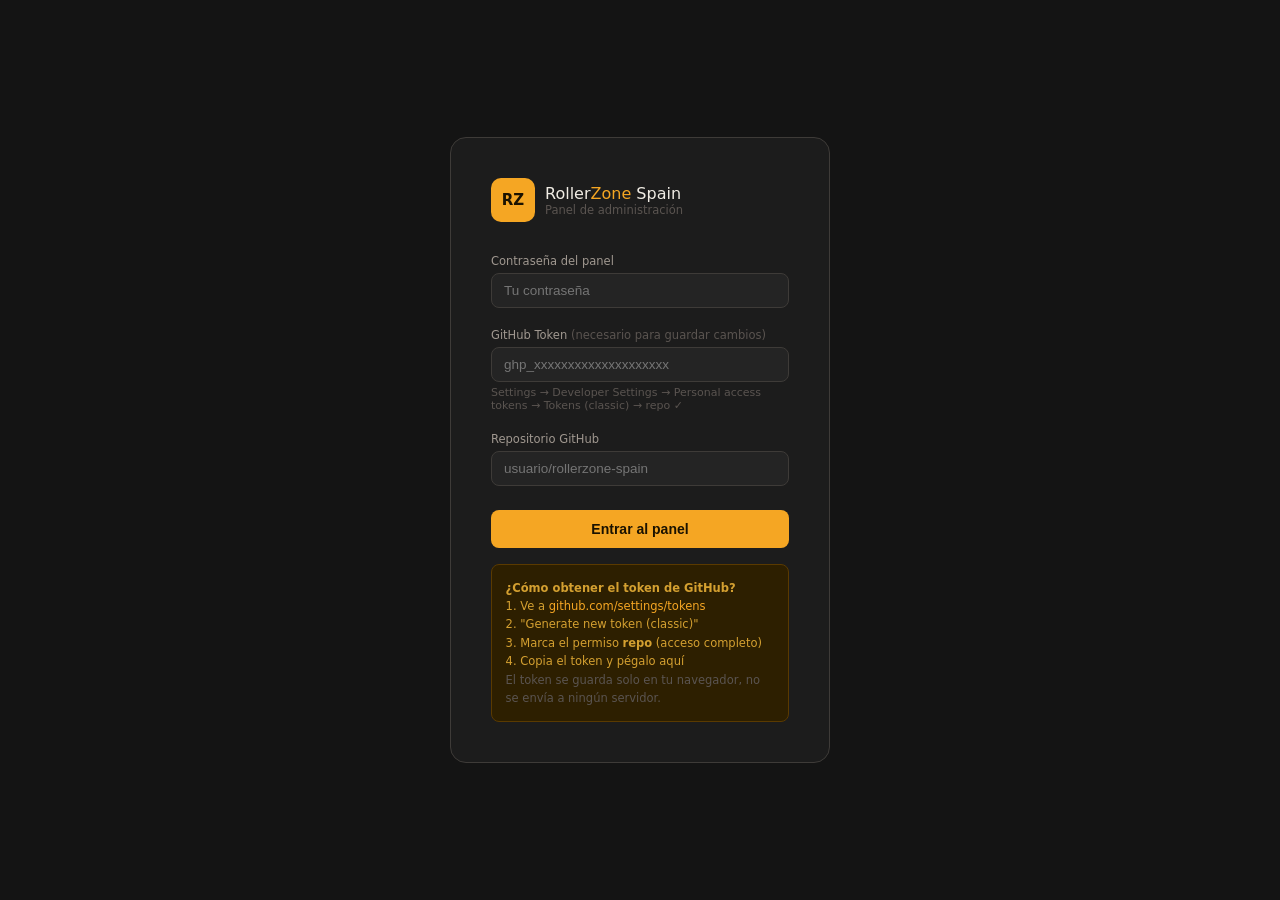
==== admin.html @ 89b67458 "Add files via upload" ====
<!DOCTYPE html>
<html lang="es">
<head>
<meta charset="UTF-8"/>
<meta name="viewport" content="width=device-width,initial-scale=1.0"/>
<title>RollerZone Admin</title>
<style>
:root{
  --bg:#141414;--bg2:#1c1c1c;--bg3:#242424;--bg4:#2e2e2e;
  --acc:#f5a623;--acc2:#e8891a;--acd:#2d1f00;
  --txt:#f0ece4;--txt2:#a09890;--txt3:#5a5450;
  --brd:#2e2b28;--brd2:#3e3b38;
  --ok:#1d9e75;--err:#c0392b;--info:#185fa5;
  --fem:#7a2348;--masc:#0f3d6e;
}
*{box-sizing:border-box;margin:0;padding:0}
body{font-family:'Segoe UI',system-ui,sans-serif;background:var(--bg);color:var(--txt);min-height:100vh}

/* ── LOGIN ── */
#login-screen{min-height:100vh;display:flex;align-items:center;justify-content:center;background:var(--bg)}
.login-box{background:var(--bg2);border:1px solid var(--brd2);border-radius:16px;padding:2.5rem;width:380px;max-width:95vw}
.login-logo{display:flex;align-items:center;gap:10px;margin-bottom:2rem}
.lbox{width:44px;height:44px;background:var(--acc);border-radius:10px;display:flex;align-items:center;justify-content:center;font-weight:700;font-size:15px;color:#1a1200}
.login-box h1{font-size:20px;font-weight:500;color:var(--txt)}
.login-box p{font-size:12.5px;color:var(--txt3);margin-top:3px}
.field{margin-top:1.25rem}
.field label{font-size:11.5px;color:var(--txt2);display:block;margin-bottom:5px;font-weight:500}
.field input{width:100%;background:var(--bg3);border:1px solid var(--brd2);border-radius:8px;padding:9px 12px;color:var(--txt);font-size:13.5px;outline:none;transition:border-color .15s}
.field input:focus{border-color:var(--acc)}
.field small{font-size:11px;color:var(--txt3);margin-top:4px;display:block}
.btn-login{width:100%;margin-top:1.5rem;background:var(--acc);color:#1a1200;border:none;border-radius:8px;padding:11px;font-size:14px;font-weight:600;cursor:pointer;transition:background .15s}
.btn-login:hover{background:var(--acc2)}
.login-note{margin-top:1rem;background:var(--acd);border:1px solid #5a3a00;border-radius:8px;padding:.85rem;font-size:11.5px;color:#d4a030;line-height:1.6}
.login-note a{color:var(--acc);text-decoration:none}

/* ── SHELL ── */
#app{display:none;min-height:100vh}
.topbar{background:#0e0e0e;border-bottom:1px solid var(--brd);padding:0 1.5rem;height:54px;display:flex;align-items:center;justify-content:space-between;position:sticky;top:0;z-index:200}
.top-logo{display:flex;align-items:center;gap:9px}
.top-logo .lbox{width:32px;height:32px;font-size:12px;border-radius:7px}
.top-logo span{font-size:15px;font-weight:500;color:var(--txt)}
.top-logo em{color:var(--acc);font-style:normal}
.top-right{display:flex;align-items:center;gap:10px}
.status-dot{width:8px;height:8px;border-radius:50%;background:var(--ok)}
.status-txt{font-size:12px;color:var(--txt2)}
.btn-logout{background:transparent;border:1px solid var(--brd2);color:var(--txt2);border-radius:6px;padding:4px 12px;font-size:12px;cursor:pointer;transition:all .15s}
.btn-logout:hover{border-color:var(--err);color:var(--err)}

.layout{display:flex;min-height:calc(100vh - 54px)}

/* ── SIDEBAR ── */
.sidebar{width:220px;background:var(--bg2);border-right:1px solid var(--brd);padding:1rem 0;flex-shrink:0}
.sb-section{font-size:10px;font-weight:600;color:var(--txt3);text-transform:uppercase;letter-spacing:.08em;padding:.5rem 1.25rem .35rem}
.sb-item{display:flex;align-items:center;gap:9px;padding:.55rem 1.25rem;cursor:pointer;transition:all .12s;font-size:13px;color:var(--txt2);border-left:3px solid transparent}
.sb-item:hover{background:var(--bg3);color:var(--txt)}
.sb-item.active{background:var(--bg3);color:var(--acc);border-left-color:var(--acc)}
.sb-icon{width:16px;height:16px;flex-shrink:0;opacity:.7}
.sb-item.active .sb-icon{opacity:1}
.sb-badge{margin-left:auto;background:var(--acc);color:#1a1200;font-size:10px;font-weight:700;padding:1px 6px;border-radius:10px}

/* ── MAIN ── */
.main{flex:1;padding:1.5rem;overflow-y:auto}
.panel{display:none}.panel.on{display:block}
.panel-header{display:flex;align-items:center;justify-content:space-between;margin-bottom:1.25rem;flex-wrap:wrap;gap:.75rem}
.panel-title{font-size:18px;font-weight:500;color:var(--txt)}
.panel-sub{font-size:12px;color:var(--txt3);margin-top:2px}

/* ── BOTONES ── */
.btn{padding:7px 16px;border-radius:7px;font-size:13px;cursor:pointer;border:none;font-weight:500;transition:all .15s;display:inline-flex;align-items:center;gap:6px}
.btn-primary{background:var(--acc);color:#1a1200}.btn-primary:hover{background:var(--acc2)}
.btn-danger{background:var(--err);color:#fff}.btn-danger:hover{background:#a93226}
.btn-ghost{background:transparent;border:1px solid var(--brd2);color:var(--txt2)}.btn-ghost:hover{border-color:var(--acc);color:var(--acc)}
.btn-ok{background:var(--ok);color:#fff}.btn-ok:hover{background:#178a63}
.btn-sm{padding:4px 10px;font-size:11.5px;border-radius:5px}

/* ── CARDS ── */
.card-grid{display:grid;grid-template-columns:repeat(auto-fill,minmax(280px,1fr));gap:1rem}
.item-card{background:var(--bg2);border:1px solid var(--brd);border-radius:10px;overflow:hidden}
.item-card-head{padding:.85rem 1rem;display:flex;align-items:flex-start;gap:.75rem;border-bottom:1px solid var(--brd)}
.item-card-body{padding:.85rem 1rem;font-size:12.5px;color:var(--txt2);line-height:1.6}
.item-card-foot{padding:.65rem 1rem;border-top:1px solid var(--brd);display:flex;gap:6px;justify-content:flex-end;background:var(--bg3)}
.item-av{width:38px;height:38px;border-radius:8px;background:var(--acd);display:flex;align-items:center;justify-content:center;font-weight:600;font-size:13px;color:var(--acc);flex-shrink:0;overflow:hidden}
.item-av img{width:100%;height:100%;object-fit:cover}
.item-title{font-size:14px;font-weight:500;color:var(--txt)}
.item-meta{font-size:11.5px;color:var(--txt3);margin-top:2px}

/* ── FORMULARIOS ── */
.form-overlay{position:fixed;inset:0;background:rgba(0,0,0,.75);z-index:500;display:none;align-items:center;justify-content:center;padding:1rem}
.form-overlay.on{display:flex}
.form-box{background:var(--bg2);border:1px solid var(--brd2);border-radius:14px;width:600px;max-width:100%;max-height:90vh;overflow-y:auto}
.form-head{padding:1.25rem 1.5rem;border-bottom:1px solid var(--brd);display:flex;align-items:center;justify-content:space-between;position:sticky;top:0;background:var(--bg2);z-index:1}
.form-head h3{font-size:16px;font-weight:500;color:var(--txt)}
.form-close{background:transparent;border:none;color:var(--txt3);font-size:20px;cursor:pointer;padding:2px 6px;border-radius:4px;transition:color .15s}
.form-close:hover{color:var(--txt)}
.form-body{padding:1.25rem 1.5rem;display:flex;flex-direction:column;gap:1rem}
.form-foot{padding:1rem 1.5rem;border-top:1px solid var(--brd);display:flex;gap:8px;justify-content:flex-end;background:var(--bg3);border-radius:0 0 14px 14px}
.f-row{display:grid;grid-template-columns:1fr 1fr;gap:.85rem}
.f-full{grid-column:1/-1}
.f-group label{font-size:11.5px;color:var(--txt2);display:block;margin-bottom:4px;font-weight:500}
.f-group input,.f-group select,.f-group textarea{width:100%;background:var(--bg3);border:1px solid var(--brd2);border-radius:7px;padding:8px 10px;color:var(--txt);font-size:13px;outline:none;transition:border-color .15s;font-family:inherit}
.f-group input:focus,.f-group select:focus,.f-group textarea:focus{border-color:var(--acc)}
.f-group select option{background:var(--bg3)}
.f-group textarea{resize:vertical;min-height:80px;line-height:1.6}
.f-group small{font-size:11px;color:var(--txt3);margin-top:3px;display:block}

/* ── IMAGEN UPLOAD ── */
.img-upload{border:2px dashed var(--brd2);border-radius:10px;padding:1.5rem;text-align:center;cursor:pointer;transition:all .15s;position:relative}
.img-upload:hover,.img-upload.drag{border-color:var(--acc);background:var(--acd)}
.img-upload input{position:absolute;inset:0;opacity:0;cursor:pointer;width:100%;height:100%}
.img-upload-icon{font-size:28px;margin-bottom:.5rem;opacity:.5}
.img-upload p{font-size:13px;color:var(--txt2)}
.img-upload small{font-size:11px;color:var(--txt3)}
.img-preview{width:100%;max-height:180px;object-fit:contain;border-radius:8px;margin-top:.75rem;border:1px solid var(--brd)}

/* ── TABLA RANKING ── */
.rank-table{background:var(--bg2);border:1px solid var(--brd);border-radius:10px;overflow:hidden}
.rank-table table{width:100%;border-collapse:collapse}
.rank-table th{background:var(--bg3);padding:8px 12px;text-align:left;font-size:11px;color:var(--txt3);font-weight:600;text-transform:uppercase;letter-spacing:.04em;border-bottom:1px solid var(--brd)}
.rank-table td{padding:9px 12px;border-bottom:1px solid var(--brd);font-size:13px;color:var(--txt2);vertical-align:middle}
.rank-table tr:last-child td{border-bottom:none}
.rank-table tr:hover td{background:var(--bg3)}
.rank-av{width:30px;height:30px;border-radius:50%;display:flex;align-items:center;justify-content:center;font-size:11px;font-weight:600;overflow:hidden}
.rank-av img{width:100%;height:100%;object-fit:cover}
.cbadge{font-size:10px;font-weight:600;padding:2px 7px;border-radius:4px;text-transform:uppercase}

/* ── TABS ── */
.tabs{display:flex;gap:4px;margin-bottom:1.1rem;flex-wrap:wrap}
.tab{padding:5px 14px;border:1px solid var(--brd2);border-radius:20px;font-size:12px;cursor:pointer;background:transparent;color:var(--txt2);transition:all .15s}
.tab.on,.tab:hover{background:var(--acc);color:#1a1200;border-color:var(--acc);font-weight:600}

/* ── TOAST ── */
#toast{position:fixed;bottom:1.5rem;right:1.5rem;z-index:999;display:flex;flex-direction:column;gap:.5rem;pointer-events:none}
.toast-msg{background:var(--bg2);border:1px solid var(--brd2);border-radius:9px;padding:.7rem 1rem;font-size:13px;color:var(--txt);display:flex;align-items:center;gap:8px;animation:slidein .2s ease;box-shadow:0 4px 20px rgba(0,0,0,.4)}
.toast-msg.ok{border-color:var(--ok)}.toast-msg.err{border-color:var(--err)}
.toast-dot{width:8px;height:8px;border-radius:50%;flex-shrink:0}
.toast-msg.ok .toast-dot{background:var(--ok)}.toast-msg.err .toast-dot{background:var(--err)}
@keyframes slidein{from{transform:translateX(20px);opacity:0}to{transform:translateX(0);opacity:1}}

/* ── CONFIRM ── */
.confirm-overlay{position:fixed;inset:0;background:rgba(0,0,0,.8);z-index:600;display:none;align-items:center;justify-content:center}
.confirm-overlay.on{display:flex}
.confirm-box{background:var(--bg2);border:1px solid var(--brd2);border-radius:12px;padding:1.5rem;width:340px;text-align:center}
.confirm-box h4{font-size:15px;font-weight:500;color:var(--txt);margin-bottom:.5rem}
.confirm-box p{font-size:13px;color:var(--txt2);margin-bottom:1.25rem;line-height:1.6}
.confirm-btns{display:flex;gap:8px;justify-content:center}

/* ── STATS CARDS ── */
.stats-row{display:grid;grid-template-columns:repeat(auto-fill,minmax(150px,1fr));gap:.85rem;margin-bottom:1.5rem}
.stat-card{background:var(--bg2);border:1px solid var(--brd);border-radius:10px;padding:1rem}
.stat-val{font-size:26px;font-weight:500;color:var(--acc)}
.stat-lbl{font-size:11.5px;color:var(--txt3);margin-top:3px}

/* ── IMGS PANEL ── */
.img-grid{display:grid;grid-template-columns:repeat(auto-fill,minmax(160px,1fr));gap:.85rem}
.img-item{background:var(--bg2);border:1px solid var(--brd);border-radius:10px;overflow:hidden;cursor:pointer;transition:border-color .15s}
.img-item:hover{border-color:var(--acc)}
.img-thumb{height:110px;background:var(--bg3);display:flex;align-items:center;justify-content:center;position:relative;overflow:hidden}
.img-thumb img{width:100%;height:100%;object-fit:cover}
.img-thumb .no-img{font-size:32px;opacity:.2}
.img-item-info{padding:.5rem .75rem}
.img-item-info p{font-size:11.5px;color:var(--txt2);white-space:nowrap;overflow:hidden;text-overflow:ellipsis}
.img-item-info small{font-size:10.5px;color:var(--txt3)}
.img-actions{display:flex;gap:4px;padding:.5rem .75rem;border-top:1px solid var(--brd)}

.saving-bar{position:fixed;top:54px;left:0;right:0;background:var(--acc);color:#1a1200;font-size:12.5px;font-weight:600;text-align:center;padding:6px;z-index:300;display:none}
</style>
</head>
<body>

<!-- ══════════ LOGIN ══════════ -->
<div id="login-screen">
  <div class="login-box">
    <div class="login-logo">
      <div class="lbox">RZ</div>
      <div>
        <div style="font-size:16px;font-weight:500;color:var(--txt)">Roller<em style="color:var(--acc);font-style:normal">Zone</em> Spain</div>
        <div style="font-size:11.5px;color:var(--txt3)">Panel de administración</div>
      </div>
    </div>
    <div class="field">
      <label>Contraseña del panel</label>
      <input type="password" id="pw-input" placeholder="Tu contraseña" onkeydown="if(event.key==='Enter')doLogin()"/>
    </div>
    <div class="field">
      <label>GitHub Token <span style="color:var(--txt3);font-weight:400">(necesario para guardar cambios)</span></label>
      <input type="password" id="gh-token" placeholder="ghp_xxxxxxxxxxxxxxxxxxxx" onkeydown="if(event.key==='Enter')doLogin()"/>
      <small>Settings → Developer Settings → Personal access tokens → Tokens (classic) → repo ✓</small>
    </div>
    <div class="field">
      <label>Repositorio GitHub</label>
      <input type="text" id="gh-repo" placeholder="usuario/rollerzone-spain" value=""/>
    </div>
    <button class="btn-login" onclick="doLogin()">Entrar al panel</button>
    <div class="login-note">
      <strong>¿Cómo obtener el token de GitHub?</strong><br>
      1. Ve a <a href="https://github.com/settings/tokens" target="_blank">github.com/settings/tokens</a><br>
      2. "Generate new token (classic)"<br>
      3. Marca el permiso <strong>repo</strong> (acceso completo)<br>
      4. Copia el token y pégalo aquí<br>
      <span style="color:var(--txt3)">El token se guarda solo en tu navegador, no se envía a ningún servidor.</span>
    </div>
  </div>
</div>

<!-- ══════════ APP ══════════ -->
<div id="app">
  <div id="saving-bar" class="saving-bar">Guardando cambios en GitHub...</div>

  <div class="topbar">
    <div class="top-logo">
      <div class="lbox">RZ</div>
      <span>Roller<em>Zone</em> Admin</span>
    </div>
    <div class="top-right">
      <div class="status-dot" id="status-dot"></div>
      <span class="status-txt" id="status-txt">Conectado</span>
      <button class="btn-logout" onclick="logout()">Cerrar sesión</button>
    </div>
  </div>

  <div class="layout">
    <!-- SIDEBAR -->
    <nav class="sidebar">
      <div class="sb-section">General</div>
      <div class="sb-item active" onclick="showPanel('dashboard')">
        <svg class="sb-icon" viewBox="0 0 16 16" fill="currentColor"><path d="M0 0h7v7H0zm9 0h7v7H9zM0 9h7v7H0zm9 0h7v7H9z"/></svg>
        Dashboard
      </div>
      <div class="sb-section">Contenido</div>
      <div class="sb-item" onclick="showPanel('noticias')">
        <svg class="sb-icon" viewBox="0 0 16 16" fill="currentColor"><path d="M0 2a1 1 0 0 1 1-1h14a1 1 0 0 1 1 1v12a1 1 0 0 1-1 1H1a1 1 0 0 1-1-1zm1 1v10h14V3z"/><path d="M2 5h12v1H2zm0 2h8v1H2zm0 2h6v1H2z"/></svg>
        Noticias
        <span class="sb-badge" id="badge-noticias">3</span>
      </div>
      <div class="sb-item" onclick="showPanel('eventos')">
        <svg class="sb-icon" viewBox="0 0 16 16" fill="currentColor"><path d="M3.5 0a.5.5 0 0 1 .5.5V1h8V.5a.5.5 0 0 1 1 0V1h1a2 2 0 0 1 2 2v11a2 2 0 0 1-2 2H2a2 2 0 0 1-2-2V3a2 2 0 0 1 2-2h1V.5a.5.5 0 0 1 .5-.5M2 2a1 1 0 0 0-1 1v1h14V3a1 1 0 0 0-1-1zm13 3H1v9a1 1 0 0 0 1 1h12a1 1 0 0 0 1-1z"/></svg>
        Eventos
        <span class="sb-badge" id="badge-eventos">6</span>
      </div>
      <div class="sb-item" onclick="showPanel('ranking')">
        <svg class="sb-icon" viewBox="0 0 16 16" fill="currentColor"><path d="M2 11h1v1H2zm2 0h1v1H4zm-2-2h1v1H2zm2 0h1v1H4zM2 7h1v1H2zm2 0h1v1H4zM8 1a1 1 0 0 0-1 1v11a1 1 0 0 0 2 0V2a1 1 0 0 0-1-1m4 3a1 1 0 0 0-1 1v9a1 1 0 0 0 2 0V5a1 1 0 0 0-1-1m-8 3a1 1 0 0 0-1 1v6a1 1 0 0 0 2 0V8a1 1 0 0 0-1-1"/></svg>
        Ranking MVP
      </div>
      <div class="sb-item" onclick="showPanel('entrevistas')">
        <svg class="sb-icon" viewBox="0 0 16 16" fill="currentColor"><path d="M8 8a3 3 0 1 0 0-6 3 3 0 0 0 0 6m2-3a2 2 0 1 1-4 0 2 2 0 0 1 4 0m4 8c0 1-1 1-1 1H3s-1 0-1-1 1-4 6-4 6 3 6 4m-1-.004c-.001-.246-.154-.986-.832-1.664C11.516 10.68 10.029 10 8 10s-3.516.68-4.168 1.332c-.678.678-.83 1.418-.832 1.664z"/></svg>
        Entrevistas
      </div>
      <div class="sb-item" onclick="showPanel('revistas')">
        <svg class="sb-icon" viewBox="0 0 16 16" fill="currentColor"><path d="M1 2.828c.885-.37 2.154-.769 3.388-.893 1.33-.134 2.458.063 3.112.752v9.746c-.935-.53-2.12-.603-3.213-.493-1.18.12-2.37.461-3.287.811zm7.5-.141c.654-.689 1.782-.886 3.112-.752 1.234.124 2.503.523 3.388.893v9.923c-.918-.35-2.107-.692-3.287-.81-1.094-.111-2.278-.039-3.213.492zM8 1.783C7.015.936 5.587.81 4.287.94c-1.514.153-3.042.672-3.994 1.105A.5.5 0 0 0 0 2.5v11a.5.5 0 0 0 .707.455c.882-.4 2.303-.881 3.68-1.02 1.409-.142 2.59.087 3.223.877a.5.5 0 0 0 .78 0c.633-.79 1.814-1.019 3.222-.877 1.378.139 2.8.62 3.681 1.02A.5.5 0 0 0 16 13.5v-11a.5.5 0 0 0-.293-.455c-.952-.433-2.48-.952-3.994-1.105C10.413.809 8.985.936 8 1.783"/></svg>
        Revistas
      </div>
      <div class="sb-item" onclick="showPanel('clubs')">
        <svg class="sb-icon" viewBox="0 0 16 16" fill="currentColor"><path d="M8 1a7 7 0 1 0 0 14A7 7 0 0 0 8 1M0 8a8 8 0 1 1 16 0A8 8 0 0 1 0 8"/><path d="M5.5 6.5A.5.5 0 0 1 6 6h4a.5.5 0 0 1 0 1H6a.5.5 0 0 1-.5-.5M5 9h6v1H5z"/></svg>
        Clubs
      </div>
      <div class="sb-item" onclick="showPanel('sponsors')">
        <svg class="sb-icon" viewBox="0 0 16 16" fill="currentColor"><path d="M5.5 9.511c.076.954.83 1.697 2.182 1.785V12h.6v-.709c1.4-.098 2.218-.846 2.218-1.932 0-.987-.626-1.496-1.745-1.76l-.473-.112V5.57c.6.068.982.396 1.074.85h1.052c-.076-.919-.864-1.638-2.126-1.716V4h-.6v.719c-1.195.117-2.01.836-2.01 1.853 0 .9.606 1.472 1.613 1.707l.397.098v2.034c-.615-.093-1.022-.43-1.114-.9zm2.177-2.166c-.59-.137-.91-.416-.91-.836 0-.47.345-.822.915-.925v1.76h-.005zm.692 1.193c.717.166 1.048.435 1.048.91 0 .542-.412.914-1.135.982V8.518z"/><path d="M8 15A7 7 0 1 1 8 1a7 7 0 0 1 0 14m0 1A8 8 0 1 0 8 0a8 8 0 0 0 0 16"/></svg>
        Patrocinadores
      </div>
      <div class="sb-section">Media</div>
      <div class="sb-item" onclick="showPanel('imagenes')">
        <svg class="sb-icon" viewBox="0 0 16 16" fill="currentColor"><path d="M6.002 5.5a1.5 1.5 0 1 1-3 0 1.5 1.5 0 0 1 3 0"/><path d="M2.002 1a2 2 0 0 0-2 2v10a2 2 0 0 0 2 2h12a2 2 0 0 0 2-2V3a2 2 0 0 0-2-2zm12 1a1 1 0 0 1 1 1v6.5l-3.777-1.947a.5.5 0 0 0-.577.093l-3.71 3.71-2.66-1.772a.5.5 0 0 0-.63.062L1.002 12V3a1 1 0 0 1 1-1z"/></svg>
        Imágenes
      </div>
      <div class="sb-section">Config</div>
      <div class="sb-item" onclick="showPanel('config')">
        <svg class="sb-icon" viewBox="0 0 16 16" fill="currentColor"><path d="M8 4.754a3.246 3.246 0 1 0 0 6.492 3.246 3.246 0 0 0 0-6.492M5.754 8a2.246 2.246 0 1 1 4.492 0 2.246 2.246 0 0 1-4.492 0"/><path d="M9.796 1.343c-.527-1.79-3.065-1.79-3.592 0l-.094.319a.873.873 0 0 1-1.255.52l-.292-.16c-1.64-.892-3.433.902-2.54 2.541l.159.292a.873.873 0 0 1-.52 1.255l-.319.094c-1.79.527-1.79 3.065 0 3.592l.319.094a.873.873 0 0 1 .52 1.255l-.16.292c-.892 1.64.901 3.434 2.541 2.54l.292-.159a.873.873 0 0 1 1.255.52l.094.319c.527 1.79 3.065 1.79 3.592 0l.094-.319a.873.873 0 0 1 1.255-.52l.292.16c1.64.892 3.433-.902 2.54-2.541l-.159-.292a.873.873 0 0 1 .52-1.255l.319-.094c1.79-.527 1.79-3.065 0-3.592l-.319-.094a.873.873 0 0 1-.52-1.255l.16-.292c.892-1.64-.901-3.433-2.541-2.54l-.292.159a.873.873 0 0 1-1.255-.52zm-2.633.283c.246-.835 1.428-.835 1.674 0l.094.319a1.873 1.873 0 0 0 2.693 1.115l.291-.16c.764-.415 1.6.42 1.184 1.185l-.159.292a1.873 1.873 0 0 0 1.116 2.692l.318.094c.835.246.835 1.428 0 1.674l-.319.094a1.873 1.873 0 0 0-1.115 2.693l.16.291c.415.764-.42 1.6-1.185 1.184l-.291-.159a1.873 1.873 0 0 0-2.693 1.116l-.094.318c-.246.835-1.428.835-1.674 0l-.094-.319a1.873 1.873 0 0 0-2.692-1.115l-.292.16c-.764.415-1.6-.42-1.184-1.185l.159-.291A1.873 1.873 0 0 0 1.945 8.93l-.319-.094c-.835-.246-.835-1.428 0-1.674l.319-.094A1.873 1.873 0 0 0 3.06 4.377l-.16-.292c-.415-.764.42-1.6 1.185-1.184l.292.159a1.873 1.873 0 0 0 2.692-1.115z"/></svg>
        Configuración
      </div>
    </nav>

    <!-- MAIN CONTENT -->
    <main class="main">

      <!-- DASHBOARD -->
      <div class="panel on" id="panel-dashboard">
        <div class="panel-header">
          <div><div class="panel-title">Dashboard</div><div class="panel-sub">Resumen general de RollerZone Spain</div></div>
        </div>
        <div class="stats-row">
          <div class="stat-card"><div class="stat-val" id="st-noticias">3</div><div class="stat-lbl">Noticias</div></div>
          <div class="stat-card"><div class="stat-val" id="st-eventos">6</div><div class="stat-lbl">Eventos</div></div>
          <div class="stat-card"><div class="stat-val" id="st-patinadores">18</div><div class="stat-lbl">Patinadores</div></div>
          <div class="stat-card"><div class="stat-val" id="st-revistas">7</div><div class="stat-lbl">Revistas</div></div>
          <div class="stat-card"><div class="stat-val" id="st-clubs">6</div><div class="stat-lbl">Clubs</div></div>
        </div>
        <div style="background:var(--bg2);border:1px solid var(--brd);border-radius:10px;padding:1.25rem">
          <div style="font-size:14px;font-weight:500;color:var(--txt);margin-bottom:1rem">Acciones rápidas</div>
          <div style="display:flex;flex-wrap:wrap;gap:.75rem">
            <button class="btn btn-primary" onclick="showPanel('noticias');openForm('noticia')">+ Nueva noticia</button>
            <button class="btn btn-primary" onclick="showPanel('eventos');openForm('evento')">+ Nuevo evento</button>
            <button class="btn btn-primary" onclick="showPanel('ranking');openForm('patinador')">+ Nuevo patinador</button>
            <button class="btn btn-ghost" onclick="showPanel('imagenes')">Gestionar imágenes</button>
          </div>
        </div>
        <div style="margin-top:1rem;background:var(--acd);border:1px solid #5a3a00;border-radius:10px;padding:1rem;font-size:12.5px;color:#d4a030;line-height:1.7">
          <strong>¿Cómo funciona este panel?</strong><br>
          Todos los cambios se guardan automáticamente en tu repositorio de GitHub y la web se actualiza en 1-2 minutos. Para que funcione necesitas tener configurado el <strong>GitHub Token</strong> y el <strong>nombre del repositorio</strong> (ya los introdujiste al entrar).
        </div>
      </div>

      <!-- NOTICIAS -->
      <div class="panel" id="panel-noticias">
        <div class="panel-header">
          <div><div class="panel-title">Noticias</div><div class="panel-sub">Gestiona las noticias de la web</div></div>
          <button class="btn btn-primary" onclick="openForm('noticia')">+ Nueva noticia</button>
        </div>
        <div class="tabs">
          <button class="tab on" onclick="filterNoticias(this,'todas')">Todas</button>
          <button class="tab" onclick="filterNoticias(this,'Nacional')">Nacional</button>
          <button class="tab" onclick="filterNoticias(this,'Internacional')">Internacional</button>
        </div>
        <div class="card-grid" id="list-noticias"></div>
      </div>

      <!-- EVENTOS -->
      <div class="panel" id="panel-eventos">
        <div class="panel-header">
          <div><div class="panel-title">Eventos</div><div class="panel-sub">Próximos eventos y agenda</div></div>
          <button class="btn btn-primary" onclick="openForm('evento')">+ Nuevo evento</button>
        </div>
        <div class="card-grid" id="list-eventos"></div>
      </div>

      <!-- RANKING -->
      <div class="panel" id="panel-ranking">
        <div class="panel-header">
          <div><div class="panel-title">Ranking MVP</div><div class="panel-sub">Patinadores Elite, Estrella y Promesa</div></div>
          <button class="btn btn-primary" onclick="openForm('patinador')">+ Nuevo patinador</button>
        </div>
        <div class="tabs">
          <button class="tab on" onclick="filterRanking(this,'todas','todos')">Todos</button>
          <button class="tab" onclick="filterRanking(this,'elite','todos')">Elite</button>
          <button class="tab" onclick="filterRanking(this,'estrella','todos')">Estrella</button>
          <button class="tab" onclick="filterRanking(this,'promesa','todos')">Promesa</button>
          <button class="tab" onclick="filterRanking(this,'todas','f')">Femenino</button>
          <button class="tab" onclick="filterRanking(this,'todas','m')">Masculino</button>
        </div>
        <div class="rank-table">
          <table><thead><tr>
            <th>#</th><th></th><th>Nombre</th><th>Club</th><th>Categoría</th><th>Género</th><th>Puntos</th><th>Acciones</th>
          </tr></thead>
          <tbody id="list-ranking"></tbody></table>
        </div>
      </div>

      <!-- ENTREVISTAS -->
      <div class="panel" id="panel-entrevistas">
        <div class="panel-header">
          <div><div class="panel-title">Entrevistas</div><div class="panel-sub">Entrevistas con patinadores, entrenadores y clubs</div></div>
          <button class="btn btn-primary" onclick="openForm('entrevista')">+ Nueva entrevista</button>
        </div>
        <div class="card-grid" id="list-entrevistas"></div>
      </div>

      <!-- REVISTAS -->
      <div class="panel" id="panel-revistas">
        <div class="panel-header">
          <div><div class="panel-title">Revistas</div><div class="panel-sub">Colección RollerZone — gestión de números</div></div>
          <button class="btn btn-primary" onclick="openForm('revista')">+ Nuevo número</button>
        </div>
        <div class="card-grid" id="list-revistas"></div>
      </div>

      <!-- CLUBS -->
      <div class="panel" id="panel-clubs">
        <div class="panel-header">
          <div><div class="panel-title">Clubs</div><div class="panel-sub">Clubs de patinaje de velocidad</div></div>
          <button class="btn btn-primary" onclick="openForm('club')">+ Nuevo club</button>
        </div>
        <div class="card-grid" id="list-clubs"></div>
      </div>

      <!-- SPONSORS -->
      <div class="panel" id="panel-sponsors">
        <div class="panel-header">
          <div><div class="panel-title">Patrocinadores</div><div class="panel-sub">Gestión de patrocinadores y logos</div></div>
          <button class="btn btn-primary" onclick="openForm('sponsor')">+ Nuevo patrocinador</button>
        </div>
        <div class="card-grid" id="list-sponsors"></div>
      </div>

      <!-- IMÁGENES -->
      <div class="panel" id="panel-imagenes">
        <div class="panel-header">
          <div><div class="panel-title">Gestión de imágenes</div><div class="panel-sub">Sube imágenes directamente a tu repositorio de GitHub</div></div>
        </div>
        <div style="background:var(--bg2);border:1px solid var(--brd);border-radius:10px;padding:1.25rem;margin-bottom:1.25rem">
          <div style="font-size:13.5px;font-weight:500;color:var(--txt);margin-bottom:.85rem">Subir nueva imagen</div>
          <div class="f-row">
            <div class="f-group">
              <label>Carpeta de destino</label>
              <select id="img-folder">
                <option value="img/patinadores">Patinadores</option>
                <option value="img/entrevistas">Entrevistas</option>
                <option value="img/noticias">Noticias</option>
                <option value="img/revistas">Portadas de revistas</option>
                <option value="img/sponsors">Logos patrocinadores</option>
              </select>
            </div>
            <div class="f-group">
              <label>Nombre del archivo</label>
              <input type="text" id="img-filename" placeholder="nombre-del-archivo.jpg"/>
              <small>Sin espacios ni acentos. Ej: lucia-mendez.jpg</small>
            </div>
          </div>
          <div class="img-upload" id="img-drop" style="margin-top:.85rem" ondragover="event.preventDefault();this.classList.add('drag')" ondragleave="this.classList.remove('drag')" ondrop="handleDrop(event)">
            <input type="file" id="img-file" accept="image/*" onchange="previewImg(this)"/>
            <div class="img-upload-icon">🖼</div>
            <p>Arrastra una imagen aquí o haz clic para seleccionar</p>
            <small>JPG, PNG, WebP — máx. 5 MB</small>
            <img id="img-preview-el" class="img-preview" style="display:none"/>
          </div>
          <div style="margin-top:.85rem;display:flex;gap:.75rem">
            <button class="btn btn-primary" onclick="uploadImage()">Subir a GitHub</button>
            <button class="btn btn-ghost" onclick="clearImgForm()">Limpiar</button>
          </div>
        </div>
        <div style="font-size:13px;font-weight:500;color:var(--txt);margin-bottom:.75rem">Imágenes en el repositorio</div>
        <div class="img-grid" id="img-grid-list">
          <div style="grid-column:1/-1;text-align:center;padding:2rem;color:var(--txt3);font-size:13px">
            Las imágenes subidas aparecerán aquí. Para verlas, haz clic en "Cargar imágenes".
          </div>
        </div>
        <div style="margin-top:1rem;text-align:center">
          <button class="btn btn-ghost" onclick="loadImages()">Cargar imágenes del repositorio</button>
        </div>
      </div>

      <!-- CONFIG -->
      <div class="panel" id="panel-config">
        <div class="panel-header">
          <div><div class="panel-title">Configuración</div><div class="panel-sub">Ajustes del panel de administración</div></div>
        </div>
        <div style="background:var(--bg2);border:1px solid var(--brd);border-radius:10px;padding:1.25rem;display:flex;flex-direction:column;gap:1rem">
          <div class="f-group"><label>Contraseña del panel</label><input type="password" id="cfg-pw" placeholder="Nueva contraseña"/></div>
          <div class="f-group"><label>GitHub Token</label><input type="password" id="cfg-token" placeholder="ghp_xxxxx"/></div>
          <div class="f-group"><label>Repositorio (usuario/repo)</label><input type="text" id="cfg-repo" placeholder="usuario/rollerzone-spain"/></div>
          <div class="f-group"><label>Rama</label><input type="text" id="cfg-branch" value="main" placeholder="main"/></div>
          <button class="btn btn-primary" style="width:fit-content" onclick="saveConfig()">Guardar configuración</button>
        </div>
      </div>

    </main>
  </div>
</div>

<!-- FORMULARIO MODAL -->
<div class="form-overlay" id="form-overlay">
  <div class="form-box">
    <div class="form-head">
      <h3 id="form-title">Nuevo elemento</h3>
      <button class="form-close" onclick="closeForm()">✕</button>
    </div>
    <div class="form-body" id="form-body"></div>
    <div class="form-foot">
      <button class="btn btn-ghost" onclick="closeForm()">Cancelar</button>
      <button class="btn btn-primary" id="form-save-btn" onclick="saveForm()">Guardar cambios</button>
    </div>
  </div>
</div>

<!-- CONFIRMAR BORRADO -->
<div class="confirm-overlay" id="confirm-overlay">
  <div class="confirm-box">
    <h4>¿Eliminar este elemento?</h4>
    <p id="confirm-msg">Esta acción no se puede deshacer.</p>
    <div class="confirm-btns">
      <button class="btn btn-ghost" onclick="closeConfirm()">Cancelar</button>
      <button class="btn btn-danger" id="confirm-ok">Eliminar</button>
    </div>
  </div>
</div>

<div id="toast"></div>

<script>
/* ════════════════════════════════════════
   ESTADO GLOBAL
   ════════════════════════════════════════ */
let CFG = { pw:'rollerzone2026', token:'', repo:'', branch:'main' };
let DB = {
  noticias: [
    {id:'n1',titulo:'España arrasa en el Campeonato de Europa: tres medallas',cat:'Internacional',fecha:'5 Abril 2026',cuerpo:'La selección española protagonizó una actuación histórica en Holanda, con tres podios en las pruebas más exigentes del campeonato continental.',autor:'Redacción RollerZone',img:''},
    {id:'n2',titulo:'Copa de España 2026: todo listo para la primera prueba en Madrid',cat:'Nacional',fecha:'3 Abril 2026',cuerpo:'Primera prueba puntuable Copa de España Senior 2026, el 19 de abril en el Palacio de los Deportes de Madrid.',autor:'Redacción RollerZone',img:''},
    {id:'n3',titulo:'Revolución junior: nuevas promesas lideran la clasificación sub-17',cat:'Nacional',fecha:'28 Mar 2026',cuerpo:'La nueva generación de patinadores sub-17 toma el relevo con resultados sorprendentes en las primeras pruebas del circuito junior.',autor:'Redacción RollerZone',img:''},
  ],
  eventos: [
    {id:'e1',nombre:'Copa de España Senior — Prueba 1',cat:'Nacional',dia:'19',mes:'Abr',lugar:'Palacio de los Deportes, Madrid',desc:'Primera prueba puntuable Copa de España Senior 2026.'},
    {id:'e2',nombre:'Campeonato de Europa Inline — Barcelona',cat:'Internacional',dia:'3',mes:'May',lugar:'Circuit de la Barceloneta, BCN',desc:'La ciudad condal acoge por primera vez el Campeonato de Europa Inline.'},
    {id:'e3',nombre:'Gran Premio de Asturias',cat:'Nacional',dia:'17',mes:'May',lugar:'Pista cubierta, Oviedo',desc:'Prueba puntuable circuito regional norte. Abierta de benjamín a absoluta.'},
    {id:'e4',nombre:'World Skate Games 2026',cat:'Internacional',dia:'12',mes:'Jun',lugar:'Medellín, Colombia',desc:'El mayor evento del patinaje mundial reúne atletas de más de 60 países.'},
    {id:'e5',nombre:'Campeonato de España Junior',cat:'Nacional',dia:'28',mes:'Jun',lugar:'Pista polideportiva, Zaragoza',desc:'Categorías sub-14, sub-17 y sub-20 masculino y femenino.'},
    {id:'e6',nombre:'Maratón Internacional Donostia',cat:'Internacional',dia:'20',mes:'Sep',lugar:'Paseo Marítimo, San Sebastián',desc:'El maratón más importante del norte de España.'},
  ],
  patinadores: [
    {id:'lm',nombre:'Lucía Méndez',ini:'LM',gen:'f',cat:'elite',club:'CD Velocidad Asturias',pts:1240,edad:24,ciudad:'Oviedo',tit:3,temp:6,foto:'',bio:'Patinadora referente de la élite nacional femenina.',logros:'Campeona España 2024 y 2025,Plata Europeo 2025,Récord nacional 500m'},
    {id:'sf',nombre:'Sergio Fernández',ini:'SF',gen:'m',cat:'elite',club:'Club Patín Zaragoza',pts:1185,edad:22,ciudad:'Zaragoza',tit:1,temp:2,foto:'',bio:'Gran revelación de la élite masculina en 2026.',logros:'Campeón Junior 2025,2 victorias Copa España 2026'},
    {id:'mr',nombre:'Marco Rodríguez',ini:'MR',gen:'m',cat:'elite',club:'Athletic Patinaje Bilbao',pts:987,edad:31,ciudad:'Bilbao',tit:4,temp:11,foto:'',bio:'Decano de la élite masculina nacional.',logros:'4 veces campeón España,Bronce Mundial 2021'},
    {id:'at',nombre:'Ana Torres',ini:'AT',gen:'f',cat:'estrella',club:'Escola de Patinatge BCN',pts:1092,edad:19,ciudad:'Barcelona',tit:2,temp:3,foto:'',bio:'Gran figura de la categoría Estrella femenina.',logros:'Campeona Estrella 2024 y 2025,Récord Cataluña sub-20'},
    {id:'dp',nombre:'Diego Palma',ini:'DP',gen:'m',cat:'estrella',club:'CD Velocidad Asturias',pts:1034,edad:20,ciudad:'Gijón',tit:1,temp:3,foto:'',bio:'Líder de la categoría Estrella masculina.',logros:'Campeón Estrella 2025,Récord Asturias sub-21'},
    {id:'ms',nombre:'Marta Soto',ini:'MS',gen:'f',cat:'promesa',club:'CD Velocidad Asturias',pts:780,edad:15,ciudad:'Avilés',tit:2,temp:2,foto:'',bio:'Mayor promesa del patinaje femenino español.',logros:'Campeona Promesa 2024 y 2025,Récord nacional promesa'},
    {id:'co',nombre:'Carlos Ortega',ini:'CO',gen:'m',cat:'promesa',club:'Club Patín Zaragoza',pts:856,edad:16,ciudad:'Zaragoza',tit:2,temp:2,foto:'',bio:'Líder de la categoría Promesa masculina.',logros:'Campeón Promesa 2024 y 2025,Récord Aragón promesa'},
  ],
  entrevistas: [
    {id:'i1',titulo:'"Entreno 6 horas al día porque el sueño olímpico no espera"',tipo:'Patinadora',persona:'Lucía Méndez',cargo:'CD Velocidad Asturias',cuerpo:'La asturiana, líder del ranking MVP Elite, nos abre las puertas de su vida diaria.',ini:'LM',foto:''},
    {id:'i2',titulo:'"Esta generación tiene talento para dominar Europa una década"',tipo:'Entrenador',persona:'Juan Pérez',cargo:'Seleccionador Nacional RFEP',cuerpo:'El seleccionador nacional analiza el presente y el futuro de la velocidad española.',ini:'JP',foto:''},
    {id:'i3',titulo:'30 años formando campeones: historia del club más laureado del norte',tipo:'Club',persona:'CD Velocidad Asturias',cargo:'Oviedo, Asturias',cuerpo:'El presidente y entrenador jefe repasan tres décadas de historia.',ini:'AS',foto:''},
  ],
  revistas: [
    {id:'r1',n:1,year:'2020',theme:'Origen y Pasión',sumario:'Historia del patinaje en España · Primeras figuras',precio:'3.99',link:'#',portada:'',current:false},
    {id:'r2',n:2,year:'2021',theme:'Campeones de España',sumario:'Reportaje campeonato nacional 2020 · Entrevista campeón',precio:'3.99',link:'#',portada:'',current:false},
    {id:'r3',n:3,year:'2021',theme:'Pista y Maratón',sumario:'Maratón vs pista · Preparación física maratón',precio:'3.99',link:'#',portada:'',current:false},
    {id:'r4',n:4,year:'2022',theme:'Generación Olímpica',sumario:'El patinaje camino a los Juegos · Promesas sub-17',precio:'3.99',link:'#',portada:'',current:false},
    {id:'r5',n:5,year:'2023',theme:'Europa en Juego',sumario:'Crónica Campeonato de Europa · Selección nacional',precio:'3.99',link:'#',portada:'',current:false},
    {id:'r6',n:6,year:'2024',theme:'Velocidad Extrema',sumario:'Récords nacionales e internacionales · Biomecánica',precio:'4.49',link:'#',portada:'',current:false},
    {id:'r7',n:7,year:'2025',theme:'Número actual',sumario:'España en Europa · Entrevista Lucía Méndez · Ranking MVP 2026',precio:'4.99',link:'#',portada:'',current:true},
  ],
  clubs: [
    {id:'c1',nombre:'CD Velocidad Asturias',ini:'AS',ciudad:'Oviedo',ccaa:'Asturias',fundado:'1994',patinadores:120,titulos:12,desc:'Uno de los clubs más destacados de la escena nacional.',logo:''},
    {id:'c2',nombre:'Club Patín Zaragoza',ini:'ZA',ciudad:'Zaragoza',ccaa:'Aragón',fundado:'1988',patinadores:95,titulos:8,desc:'Uno de los más veteranos de España y cuna de grandes figuras.',logo:''},
    {id:'c3',nombre:'Escola de Patinatge BCN',ini:'BC',ciudad:'Barcelona',ccaa:'Cataluña',fundado:'2001',patinadores:140,titulos:5,desc:'La mayor escuela de patinaje de velocidad de Cataluña.',logo:''},
    {id:'c4',nombre:'Athletic Patinaje Bilbao',ini:'BI',ciudad:'Bilbao',ccaa:'País Vasco',fundado:'1997',patinadores:80,titulos:6,desc:'Club histórico del País Vasco con Marco Rodríguez como referente.',logo:''},
    {id:'c5',nombre:'CD Velocidad Madrid',ini:'MD',ciudad:'Madrid',ccaa:'Madrid',fundado:'1990',patinadores:110,titulos:10,desc:'Con sede en la capital, segundo club más laureado del ranking histórico.',logo:''},
    {id:'c6',nombre:'Club Patinaje Sevilla',ini:'SE',ciudad:'Sevilla',ccaa:'Andalucía',fundado:'2003',patinadores:65,titulos:2,desc:'El club más representativo de Andalucía en velocidad.',logo:''},
  ],
  sponsors: [
    {id:'s1',nombre:'Speed Skates Pro',ini:'SP',tipo:'Patrocinador Oficial',desc:'Material técnico y calzado de competición',texto:'Proveedor oficial de material técnico de RollerZone Spain.',logo:''},
    {id:'s2',nombre:'Rollux Equipment',ini:'RX',tipo:'Equipamiento',desc:'Ruedas, rodamientos y protección',texto:'Marca de referencia en ruedas y rodamientos para patinaje de velocidad.',logo:''},
    {id:'s3',nombre:'X-Skate Helmets',ini:'XH',tipo:'Seguridad',desc:'Cascos y protecciones certificadas CE',texto:'Proveedor de seguridad oficial de varias federaciones autonómicas.',logo:''},
    {id:'s4',nombre:'RFEP',ini:'RF',tipo:'Apoyo Institucional',desc:'Real Federación Española de Patinaje',texto:'Colabora con RollerZone Spain en la difusión del patinaje de velocidad.',logo:''},
  ],
};

let currentForm = null;
let editingId   = null;
let filterCatRank = 'todas', filterGenRank = 'todos';
let filterCatNot  = 'todas';
let confirmCb = null;

/* ════════════════════════════════════════
   LOGIN / AUTH
   ════════════════════════════════════════ */
function doLogin(){
  const pw    = document.getElementById('pw-input').value;
  const token = document.getElementById('gh-token').value.trim();
  const repo  = document.getElementById('gh-repo').value.trim();
  if(pw !== CFG.pw){ toast('Contraseña incorrecta','err'); return; }
  if(!token){ toast('Introduce el GitHub Token','err'); return; }
  if(!repo){ toast('Introduce el repositorio (usuario/repo)','err'); return; }
  CFG.token = token; CFG.repo = repo;
  localStorage.setItem('rz_token', token);
  localStorage.setItem('rz_repo',  repo);
  document.getElementById('login-screen').style.display = 'none';
  document.getElementById('app').style.display = 'block';
  renderAll();
  toast('Bienvenido al panel de administración ✓','ok');
}

function logout(){
  document.getElementById('login-screen').style.display = 'flex';
  document.getElementById('app').style.display = 'none';
  document.getElementById('pw-input').value = '';
}

/* ════════════════════════════════════════
   NAVEGACIÓN
   ════════════════════════════════════════ */
function showPanel(id){
  document.querySelectorAll('.panel').forEach(p=>p.classList.remove('on'));
  document.querySelectorAll('.sb-item').forEach(i=>i.classList.remove('active'));
  document.getElementById('panel-'+id).classList.add('on');
  document.querySelectorAll('.sb-item').forEach(i=>{
    if(i.getAttribute('onclick')&&i.getAttribute('onclick').includes("'"+id+"'")) i.classList.add('active');
  });
}

/* ════════════════════════════════════════
   RENDER LISTAS
   ════════════════════════════════════════ */
function renderAll(){
  renderNoticias(); renderEventos(); renderRankingList();
  renderEntrevistas(); renderRevistas(); renderClubs(); renderSponsors();
  updateStats();
}

function updateStats(){
  document.getElementById('st-noticias').textContent   = DB.noticias.length;
  document.getElementById('st-eventos').textContent    = DB.eventos.length;
  document.getElementById('st-patinadores').textContent= DB.patinadores.length;
  document.getElementById('st-revistas').textContent   = DB.revistas.length;
  document.getElementById('st-clubs').textContent      = DB.clubs.length;
  document.getElementById('badge-noticias').textContent= DB.noticias.length;
  document.getElementById('badge-eventos').textContent = DB.eventos.length;
}

function renderNoticias(){
  const list = filterCatNot==='todas' ? DB.noticias : DB.noticias.filter(n=>n.cat===filterCatNot);
  document.getElementById('list-noticias').innerHTML = list.map(n=>`
    <div class="item-card">
      <div class="item-card-head">
        <div class="item-av" style="border-radius:6px;width:44px;height:44px;background:${n.cat==='Internacional'?'#2d1f00':'#002820'}">
          <span style="font-size:9px;font-weight:700;color:${n.cat==='Internacional'?'var(--acc)':'#1d9e75'}">${n.cat==='Internacional'?'INT':'NAC'}</span>
        </div>
        <div><div class="item-title">${n.titulo}</div><div class="item-meta">${n.fecha} · ${n.autor}</div></div>
      </div>
      <div class="item-card-body">${n.cuerpo.substring(0,120)}${n.cuerpo.length>120?'…':''}</div>
      <div class="item-card-foot">
        <button class="btn btn-ghost btn-sm" onclick="openEdit('noticia','${n.id}')">✏ Editar</button>
        <button class="btn btn-danger btn-sm" onclick="confirmDelete('noticia','${n.id}','${esc(n.titulo)}')">🗑</button>
      </div>
    </div>`).join('') || '<div style="color:var(--txt3);font-size:13px;padding:1rem">Sin noticias en esta categoría.</div>';
}

function renderEventos(){
  document.getElementById('list-eventos').innerHTML = DB.eventos.map(e=>`
    <div class="item-card">
      <div class="item-card-head">
        <div class="item-av" style="width:44px;height:52px;border-radius:8px;background:var(--acc);flex-direction:column;gap:0">
          <span style="font-size:17px;font-weight:700;color:#1a1200;line-height:1">${e.dia}</span>
          <span style="font-size:9px;color:#1a1200;text-transform:uppercase">${e.mes}</span>
        </div>
        <div><div class="item-title">${e.nombre}</div><div class="item-meta">${e.lugar}</div></div>
      </div>
      <div class="item-card-body">${e.desc}</div>
      <div class="item-card-foot">
        <span class="${e.cat==='Nacional'?'cbadge':'cbadge'}" style="font-size:10px;padding:2px 7px;border-radius:4px;background:${e.cat==='Nacional'?'#2d1f00':'#002820'};color:${e.cat==='Nacional'?'var(--acc)':'#1d9e75'};margin-right:auto">${e.cat}</span>
        <button class="btn btn-ghost btn-sm" onclick="openEdit('evento','${e.id}')">✏ Editar</button>
        <button class="btn btn-danger btn-sm" onclick="confirmDelete('evento','${e.id}','${esc(e.nombre)}')">🗑</button>
      </div>
    </div>`).join('');
}

function renderRankingList(){
  const CC={elite:{bg:'#f5a623',fg:'#1a1200'},estrella:{bg:'#534ab7',fg:'#fff'},promesa:{bg:'#1d9e75',fg:'#fff'}};
  const list = DB.patinadores
    .filter(p=>(filterCatRank==='todas'||p.cat===filterCatRank)&&(filterGenRank==='todos'||p.gen===filterGenRank))
    .sort((a,b)=>b.pts-a.pts);
  document.getElementById('list-ranking').innerHTML = list.map((p,i)=>{
    const cc=CC[p.cat];
    return `<tr>
      <td style="color:var(--txt3)">${i+1}</td>
      <td><div class="rank-av ${p.gen==='f'?'avf':'avm'}" style="background:${p.gen==='f'?'#4b1528':'#042c53'};color:${p.gen==='f'?'#ed93b1':'#85b7eb'}">${p.ini}</div></td>
      <td><div style="font-weight:500;color:var(--txt)">${p.nombre}</div><div style="font-size:11px;color:var(--txt3)">${p.ciudad}</div></td>
      <td>${p.club}</td>
      <td><span class="cbadge" style="background:${cc.bg};color:${cc.fg}">${p.cat}</span></td>
      <td><span style="font-size:11px;color:${p.gen==='f'?'#ed93b1':'#85b7eb'}">${p.gen==='f'?'Femenino':'Masculino'}</span></td>
      <td style="font-weight:500;color:var(--acc)">${p.pts}</td>
      <td>
        <button class="btn btn-ghost btn-sm" onclick="openEdit('patinador','${p.id}')">✏</button>
        <button class="btn btn-danger btn-sm" onclick="confirmDelete('patinador','${p.id}','${esc(p.nombre)}')">🗑</button>
      </td>
    </tr>`;
  }).join('') || '<tr><td colspan="8" style="text-align:center;color:var(--txt3);padding:1rem">Sin patinadores con estos filtros.</td></tr>';
}

function renderEntrevistas(){
  document.getElementById('list-entrevistas').innerHTML = DB.entrevistas.map(e=>`
    <div class="item-card">
      <div class="item-card-head">
        <div class="item-av">${e.foto?`<img src="${e.foto}">`:`<span>${e.ini}</span>`}</div>
        <div><div class="item-title">${e.titulo.substring(0,60)}${e.titulo.length>60?'…':''}</div><div class="item-meta">${e.tipo} · ${e.persona}</div></div>
      </div>
      <div class="item-card-body">${e.cargo}</div>
      <div class="item-card-foot">
        <button class="btn btn-ghost btn-sm" onclick="openEdit('entrevista','${e.id}')">✏ Editar</button>
        <button class="btn btn-danger btn-sm" onclick="confirmDelete('entrevista','${e.id}','${esc(e.titulo)}')">🗑</button>
      </div>
    </div>`).join('');
}

function renderRevistas(){
  document.getElementById('list-revistas').innerHTML = DB.revistas.map(r=>`
    <div class="item-card">
      <div class="item-card-head">
        <div class="item-av" style="width:44px;height:52px;border-radius:8px;background:#1a1200;flex-direction:column;gap:0">
          <span style="font-size:8px;color:rgba(255,255,255,.5)">RZ</span>
          <span style="font-size:16px;font-weight:700;color:#fff;line-height:1">N°${r.n}</span>
        </div>
        <div>
          <div class="item-title">N°${r.n} — ${r.theme} ${r.current?'<span style="background:var(--acc);color:#1a1200;font-size:9px;padding:1px 6px;border-radius:3px;font-weight:700">ACTUAL</span>':''}</div>
          <div class="item-meta">${r.year} · ${r.precio} € · ${r.link&&r.link!=='#'?'Enlace configurado':'Sin enlace de compra'}</div>
        </div>
      </div>
      <div class="item-card-body" style="font-size:11.5px">${r.sumario.substring(0,100)}…</div>
      <div class="item-card-foot">
        <button class="btn btn-ghost btn-sm" onclick="openEdit('revista','${r.id}')">✏ Editar</button>
        <button class="btn btn-danger btn-sm" onclick="confirmDelete('revista','${r.id}','Revista N°${r.n}')">🗑</button>
      </div>
    </div>`).join('');
}

function renderClubs(){
  document.getElementById('list-clubs').innerHTML = DB.clubs.map(c=>`
    <div class="item-card">
      <div class="item-card-head">
        <div class="item-av">${c.logo?`<img src="${c.logo}">`:`<span>${c.ini}</span>`}</div>
        <div><div class="item-title">${c.nombre}</div><div class="item-meta">${c.ciudad}, ${c.ccaa} · Fundado ${c.fundado}</div></div>
      </div>
      <div class="item-card-body">${c.patinadores} patinadores · ${c.titulos} títulos nacionales</div>
      <div class="item-card-foot">
        <button class="btn btn-ghost btn-sm" onclick="openEdit('club','${c.id}')">✏ Editar</button>
        <button class="btn btn-danger btn-sm" onclick="confirmDelete('club','${c.id}','${esc(c.nombre)}')">🗑</button>
      </div>
    </div>`).join('');
}

function renderSponsors(){
  document.getElementById('list-sponsors').innerHTML = DB.sponsors.map(s=>`
    <div class="item-card">
      <div class="item-card-head">
        <div class="item-av">${s.logo?`<img src="${s.logo}">`:`<span>${s.ini}</span>`}</div>
        <div><div class="item-title">${s.nombre}</div><div class="item-meta">${s.tipo}</div></div>
      </div>
      <div class="item-card-body">${s.desc}</div>
      <div class="item-card-foot">
        <button class="btn btn-ghost btn-sm" onclick="openEdit('sponsor','${s.id}')">✏ Editar</button>
        <button class="btn btn-danger btn-sm" onclick="confirmDelete('sponsor','${s.id}','${esc(s.nombre)}')">🗑</button>
      </div>
    </div>`).join('');
}

/* ════════════════════════════════════════
   FILTROS
   ════════════════════════════════════════ */
function filterNoticias(el,cat){
  document.querySelectorAll('#panel-noticias .tab').forEach(t=>t.classList.remove('on'));
  el.classList.add('on'); filterCatNot=cat; renderNoticias();
}
function filterRanking(el,cat,gen){
  document.querySelectorAll('#panel-ranking .tab').forEach(t=>t.classList.remove('on'));
  el.classList.add('on'); filterCatRank=cat; filterGenRank=gen; renderRankingList();
}

/* ════════════════════════════════════════
   FORMULARIOS
   ════════════════════════════════════════ */
const FORMS = {
  noticia: ()=>`
    <div class="f-row">
      <div class="f-group f-full"><label>Título</label><input id="f-titulo" placeholder="Título de la noticia"/></div>
      <div class="f-group"><label>Categoría</label><select id="f-cat"><option>Nacional</option><option>Internacional</option></select></div>
      <div class="f-group"><label>Fecha</label><input id="f-fecha" placeholder="5 Abril 2026"/></div>
      <div class="f-group"><label>Autor</label><input id="f-autor" placeholder="Redacción RollerZone"/></div>
      <div class="f-group f-full"><label>Imagen de la noticia</label><input id="f-img" placeholder="img/noticias/nombre.jpg"/><small>Sube la imagen primero en "Imágenes" y pega aquí la ruta</small></div>
      <div class="f-group f-full"><label>Texto completo</label><textarea id="f-cuerpo" rows="5" placeholder="Cuerpo de la noticia..."></textarea></div>
    </div>`,
  evento: ()=>`
    <div class="f-row">
      <div class="f-group f-full"><label>Nombre del evento</label><input id="f-nombre" placeholder="Copa de España Senior — Prueba 1"/></div>
      <div class="f-group"><label>Día</label><input id="f-dia" placeholder="19"/></div>
      <div class="f-group"><label>Mes</label><input id="f-mes" placeholder="Abr"/></div>
      <div class="f-group"><label>Categoría</label><select id="f-cat"><option>Nacional</option><option>Internacional</option></select></div>
      <div class="f-group"><label>Lugar</label><input id="f-lugar" placeholder="Palacio de los Deportes, Madrid"/></div>
      <div class="f-group f-full"><label>Descripción</label><textarea id="f-desc" rows="3" placeholder="Descripción del evento..."></textarea></div>
    </div>`,
  patinador: ()=>`
    <div class="f-row">
      <div class="f-group"><label>Nombre completo</label><input id="f-nombre" placeholder="Lucía Méndez"/></div>
      <div class="f-group"><label>Iniciales (2 letras)</label><input id="f-ini" placeholder="LM" maxlength="2"/></div>
      <div class="f-group"><label>Género</label><select id="f-gen"><option value="f">Femenino</option><option value="m">Masculino</option></select></div>
      <div class="f-group"><label>Categoría</label><select id="f-cat"><option value="elite">Elite</option><option value="estrella">Estrella</option><option value="promesa">Promesa</option></select></div>
      <div class="f-group"><label>Club</label><input id="f-club" placeholder="CD Velocidad Asturias"/></div>
      <div class="f-group"><label>Ciudad</label><input id="f-ciudad" placeholder="Oviedo"/></div>
      <div class="f-group"><label>Puntos MVP</label><input id="f-pts" type="number" placeholder="1240"/></div>
      <div class="f-group"><label>Edad</label><input id="f-edad" type="number" placeholder="24"/></div>
      <div class="f-group"><label>Títulos nacionales</label><input id="f-tit" type="number" placeholder="3"/></div>
      <div class="f-group"><label>Temporadas</label><input id="f-temp" type="number" placeholder="6"/></div>
      <div class="f-group f-full"><label>Foto del patinador</label><input id="f-foto" placeholder="img/patinadores/lucia-mendez.jpg"/><small>Sube la foto primero en "Imágenes"</small></div>
      <div class="f-group f-full"><label>Biografía</label><textarea id="f-bio" rows="3" placeholder="Texto biográfico..."></textarea></div>
      <div class="f-group f-full"><label>Logros (uno por línea)</label><textarea id="f-logros" rows="4" placeholder="Campeona de España 2025&#10;Récord nacional 500m&#10;..."></textarea><small>Escribe un logro por línea</small></div>
    </div>`,
  entrevista: ()=>`
    <div class="f-row">
      <div class="f-group f-full"><label>Título / Cita destacada</label><input id="f-titulo" placeholder='"Frase destacada de la entrevista"'/></div>
      <div class="f-group"><label>Tipo</label><select id="f-tipo"><option>Patinador</option><option>Patinadora</option><option>Entrenador</option><option>Entrenadora</option><option>Club</option></select></div>
      <div class="f-group"><label>Nombre persona/club</label><input id="f-persona" placeholder="Lucía Méndez"/></div>
      <div class="f-group"><label>Cargo/Club</label><input id="f-cargo" placeholder="CD Velocidad Asturias"/></div>
      <div class="f-group"><label>Iniciales avatar</label><input id="f-ini" placeholder="LM" maxlength="2"/></div>
      <div class="f-group"><label>Foto</label><input id="f-foto" placeholder="img/entrevistas/lucia-mendez.jpg"/></div>
      <div class="f-group f-full"><label>Texto completo</label><textarea id="f-cuerpo" rows="5" placeholder="Texto completo de la entrevista..."></textarea></div>
    </div>`,
  revista: ()=>`
    <div class="f-row">
      <div class="f-group"><label>Número</label><input id="f-n" type="number" placeholder="8"/></div>
      <div class="f-group"><label>Año</label><input id="f-year" placeholder="2026"/></div>
      <div class="f-group"><label>Tema principal</label><input id="f-theme" placeholder="Tema del número"/></div>
      <div class="f-group"><label>Precio PDF (€)</label><input id="f-precio" placeholder="4.99"/></div>
      <div class="f-group f-full"><label>Enlace de compra (Gumroad, Payhip...)</label><input id="f-link" placeholder="https://tu-tienda.com/rz8"/></div>
      <div class="f-group f-full"><label>Portada</label><input id="f-portada" placeholder="img/revistas/rz8.jpg"/></div>
      <div class="f-group f-full"><label>Sumario (separado por ·)</label><textarea id="f-sumario" rows="3" placeholder="Artículo 1 · Artículo 2 · Entrevista · ..."></textarea></div>
      <div class="f-group"><label>¿Número actual?</label><select id="f-current"><option value="false">No</option><option value="true">Sí (marcar como actual)</option></select></div>
    </div>`,
  club: ()=>`
    <div class="f-row">
      <div class="f-group"><label>Nombre del club</label><input id="f-nombre" placeholder="CD Velocidad Asturias"/></div>
      <div class="f-group"><label>Iniciales (2 letras)</label><input id="f-ini" placeholder="AS" maxlength="2"/></div>
      <div class="f-group"><label>Ciudad</label><input id="f-ciudad" placeholder="Oviedo"/></div>
      <div class="f-group"><label>Comunidad Autónoma</label><input id="f-ccaa" placeholder="Asturias"/></div>
      <div class="f-group"><label>Año de fundación</label><input id="f-fundado" placeholder="1994"/></div>
      <div class="f-group"><label>N° patinadores</label><input id="f-patinadores" type="number" placeholder="120"/></div>
      <div class="f-group"><label>Títulos nacionales</label><input id="f-titulos" type="number" placeholder="12"/></div>
      <div class="f-group"><label>Logo del club</label><input id="f-logo" placeholder="img/sponsors/club-logo.png"/></div>
      <div class="f-group f-full"><label>Descripción</label><textarea id="f-desc" rows="3" placeholder="Historia y descripción del club..."></textarea></div>
    </div>`,
  sponsor: ()=>`
    <div class="f-row">
      <div class="f-group"><label>Nombre</label><input id="f-nombre" placeholder="Speed Skates Pro"/></div>
      <div class="f-group"><label>Iniciales</label><input id="f-ini" placeholder="SP" maxlength="2"/></div>
      <div class="f-group"><label>Tipo de patrocinio</label><input id="f-tipo" placeholder="Patrocinador Oficial"/></div>
      <div class="f-group"><label>Logo</label><input id="f-logo" placeholder="img/sponsors/speed-skates.png"/></div>
      <div class="f-group f-full"><label>Descripción corta</label><input id="f-desc" placeholder="Material técnico y calzado de competición"/></div>
      <div class="f-group f-full"><label>Texto completo</label><textarea id="f-texto" rows="3" placeholder="Descripción completa del patrocinador..."></textarea></div>
    </div>`,
};

function openForm(type){
  currentForm = type; editingId = null;
  document.getElementById('form-title').textContent = {
    noticia:'Nueva noticia',evento:'Nuevo evento',patinador:'Nuevo patinador',
    entrevista:'Nueva entrevista',revista:'Nuevo número',club:'Nuevo club',sponsor:'Nuevo patrocinador'
  }[type];
  document.getElementById('form-body').innerHTML = FORMS[type]();
  document.getElementById('form-save-btn').textContent = 'Añadir';
  document.getElementById('form-overlay').classList.add('on');
}

function openEdit(type, id){
  currentForm = type; editingId = id;
  const map = {noticia:'noticias',evento:'eventos',patinador:'patinadores',
    entrevista:'entrevistas',revista:'revistas',club:'clubs',sponsor:'sponsors'};
  const item = DB[map[type]].find(x=>x.id===id);
  if(!item) return;
  document.getElementById('form-title').textContent = 'Editar ' + type;
  document.getElementById('form-body').innerHTML = FORMS[type]();
  document.getElementById('form-save-btn').textContent = 'Guardar cambios';
  /* Rellenar campos */
  Object.keys(item).forEach(k=>{
    const el = document.getElementById('f-'+k);
    if(el){
      if(el.tagName==='SELECT'){
        [...el.options].forEach(o=>{ if(o.value===String(item[k])||o.text===String(item[k])) o.selected=true; });
      } else el.value = Array.isArray(item[k]) ? item[k].join('\n') : (item[k]??'');
    }
  });
  document.getElementById('form-overlay').classList.add('on');
}

function closeForm(){
  document.getElementById('form-overlay').classList.remove('on');
  currentForm = null; editingId = null;
}

function saveForm(){
  const map = {noticia:'noticias',evento:'eventos',patinador:'patinadores',
    entrevista:'entrevistas',revista:'revistas',club:'clubs',sponsor:'sponsors'};
  const col = map[currentForm];
  const g = id => { const el=document.getElementById(id); return el ? el.value.trim() : ''; };

  let obj = {};
  if(currentForm==='noticia')   obj={titulo:g('f-titulo'),cat:g('f-cat'),fecha:g('f-fecha'),autor:g('f-autor'),cuerpo:g('f-cuerpo'),img:g('f-img')};
  if(currentForm==='evento')    obj={nombre:g('f-nombre'),dia:g('f-dia'),mes:g('f-mes'),cat:g('f-cat'),lugar:g('f-lugar'),desc:g('f-desc')};
  if(currentForm==='patinador') obj={nombre:g('f-nombre'),ini:(g('f-ini')||'??').toUpperCase(),gen:g('f-gen'),cat:g('f-cat'),club:g('f-club'),ciudad:g('f-ciudad'),pts:+g('f-pts')||0,edad:+g('f-edad')||0,tit:+g('f-tit')||0,temp:+g('f-temp')||0,foto:g('f-foto'),bio:g('f-bio'),logros:g('f-logros').split('\n').filter(Boolean)};
  if(currentForm==='entrevista') obj={titulo:g('f-titulo'),tipo:g('f-tipo'),persona:g('f-persona'),cargo:g('f-cargo'),ini:(g('f-ini')||'??').toUpperCase(),foto:g('f-foto'),cuerpo:g('f-cuerpo')};
  if(currentForm==='revista')   obj={n:+g('f-n')||1,year:g('f-year'),theme:g('f-theme'),precio:g('f-precio'),link:g('f-link'),portada:g('f-portada'),sumario:g('f-sumario'),current:g('f-current')==='true'};
  if(currentForm==='club')      obj={nombre:g('f-nombre'),ini:(g('f-ini')||'??').toUpperCase(),ciudad:g('f-ciudad'),ccaa:g('f-ccaa'),fundado:g('f-fundado'),patinadores:+g('f-patinadores')||0,titulos:+g('f-titulos')||0,logo:g('f-logo'),desc:g('f-desc')};
  if(currentForm==='sponsor')   obj={nombre:g('f-nombre'),ini:(g('f-ini')||'??').toUpperCase(),tipo:g('f-tipo'),logo:g('f-logo'),desc:g('f-desc'),texto:g('f-texto')};

  if(editingId){
    const idx = DB[col].findIndex(x=>x.id===editingId);
    if(idx>-1){ DB[col][idx]={...DB[col][idx],...obj}; }
  } else {
    obj.id = currentForm[0]+Date.now();
    DB[col].push(obj);
  }
  closeForm();
  renderAll();
  saveToGitHub();
  toast(editingId?'Cambios guardados ✓':'Elemento añadido ✓','ok');
}

/* ════════════════════════════════════════
   BORRAR
   ════════════════════════════════════════ */
function confirmDelete(type,id,name){
  const map={noticia:'noticias',evento:'eventos',patinador:'patinadores',
    entrevista:'entrevistas',revista:'revistas',club:'clubs',sponsor:'sponsors'};
  document.getElementById('confirm-msg').textContent = `¿Eliminar "${name}"? Esta acción no se puede deshacer.`;
  document.getElementById('confirm-ok').onclick = ()=>{
    DB[map[type]] = DB[map[type]].filter(x=>x.id!==id);
    closeConfirm(); renderAll(); saveToGitHub();
    toast('Elemento eliminado','ok');
  };
  document.getElementById('confirm-overlay').classList.add('on');
}
function closeConfirm(){ document.getElementById('confirm-overlay').classList.remove('on'); }

/* ════════════════════════════════════════
   GITHUB API — GUARDAR
   ════════════════════════════════════════ */
async function saveToGitHub(){
  if(!CFG.token||!CFG.repo){ toast('Configura el token y repositorio de GitHub','err'); return; }
  document.getElementById('saving-bar').style.display='block';
  try{
    /* Genera los archivos JS actualizados */
    const files = {
      'js/ranking.js':  buildRankingJS(),
      'js/revistas.js': buildRevistasJS(),
      'js/app-data.js': buildDataJS(),
    };
    for(const [path, content] of Object.entries(files)){
      await githubPut(path, content);
    }
    toast('Web actualizada en GitHub ✓','ok');
  } catch(e){
    toast('Error al guardar en GitHub: '+e.message,'err');
  } finally{
    document.getElementById('saving-bar').style.display='none';
  }
}

async function githubPut(path, content){
  const url = `https://api.github.com/repos/${CFG.repo}/contents/${path}`;
  /* Obtener SHA actual si existe */
  let sha = '';
  try{
    const r = await fetch(url,{headers:{Authorization:`token ${CFG.token}`,'Accept':'application/vnd.github.v3+json'}});
    if(r.ok){ const d=await r.json(); sha=d.sha||''; }
  }catch(e){}
  const body = {message:`Admin: update ${path}`,content:btoa(unescape(encodeURIComponent(content))),branch:CFG.branch};
  if(sha) body.sha=sha;
  const res = await fetch(url,{method:'PUT',headers:{Authorization:`token ${CFG.token}`,'Content-Type':'application/json','Accept':'application/vnd.github.v3+json'},body:JSON.stringify(body)});
  if(!res.ok){ const e=await res.json(); throw new Error(e.message||'GitHub error'); }
}

/* ════════════════════════════════════════
   SUBIR IMÁGENES A GITHUB
   ════════════════════════════════════════ */
let imgBase64 = '';

function previewImg(input){
  const f=input.files[0]; if(!f) return;
  const reader=new FileReader();
  reader.onload=e=>{ imgBase64=e.target.result.split(',')[1]; document.getElementById('img-preview-el').src=e.target.result; document.getElementById('img-preview-el').style.display='block'; };
  reader.readAsDataURL(f);
  if(!document.getElementById('img-filename').value) document.getElementById('img-filename').value=f.name.replace(/\s+/g,'-').toLowerCase();
}

function handleDrop(e){
  e.preventDefault(); document.getElementById('img-drop').classList.remove('drag');
  const f=e.dataTransfer.files[0]; if(!f||!f.type.startsWith('image/')) return;
  document.getElementById('img-file').files=e.dataTransfer.files;
  previewImg({files:[f]});
}

async function uploadImage(){
  if(!imgBase64){ toast('Selecciona una imagen primero','err'); return; }
  const folder   = document.getElementById('img-folder').value;
  const filename = document.getElementById('img-filename').value.trim();
  if(!filename){ toast('Escribe un nombre de archivo','err'); return; }
  if(!CFG.token||!CFG.repo){ toast('Configura el token de GitHub','err'); return; }
  const path = `${folder}/${filename}`;
  document.getElementById('saving-bar').style.display='block';
  try{
    let sha='';
    try{ const r=await fetch(`https://api.github.com/repos/${CFG.repo}/contents/${path}`,{headers:{Authorization:`token ${CFG.token}`,'Accept':'application/vnd.github.v3+json'}}); if(r.ok){const d=await r.json();sha=d.sha||'';} }catch(e){}
    const body={message:`Admin: upload ${filename}`,content:imgBase64,branch:CFG.branch};
    if(sha) body.sha=sha;
    const res=await fetch(`https://api.github.com/repos/${CFG.repo}/contents/${path}`,{method:'PUT',headers:{Authorization:`token ${CFG.token}`,'Content-Type':'application/json','Accept':'application/vnd.github.v3+json'},body:JSON.stringify(body)});
    if(!res.ok){ const e=await res.json(); throw new Error(e.message); }
    toast(`Imagen subida: ${path} ✓`,'ok');
    clearImgForm();
  }catch(e){ toast('Error: '+e.message,'err'); }
  finally{ document.getElementById('saving-bar').style.display='none'; }
}

function clearImgForm(){
  imgBase64='';
  document.getElementById('img-filename').value='';
  document.getElementById('img-preview-el').style.display='none';
  document.getElementById('img-file').value='';
}

async function loadImages(){
  if(!CFG.token||!CFG.repo){ toast('Configura el token de GitHub','err'); return; }
  const folders=['img/patinadores','img/entrevistas','img/noticias','img/revistas','img/sponsors'];
  let html='';
  for(const folder of folders){
    try{
      const r=await fetch(`https://api.github.com/repos/${CFG.repo}/contents/${folder}`,{headers:{Authorization:`token ${CFG.token}`,'Accept':'application/vnd.github.v3+json'}});
      if(r.ok){
        const files=await r.json();
        files.filter(f=>f.type==='file').forEach(f=>{
          html+=`<div class="img-item">
            <div class="img-thumb"><img src="${f.download_url}" onerror="this.style.display='none'"></div>
            <div class="img-item-info"><p>${f.name}</p><small>${folder}</small></div>
            <div class="img-actions">
              <button class="btn btn-ghost btn-sm" onclick="navigator.clipboard.writeText('${folder}/${f.name}');toast('Ruta copiada','ok')">Copiar ruta</button>
              <button class="btn btn-danger btn-sm" onclick="deleteImg('${folder}/${f.name}','${f.sha}')">🗑</button>
            </div>
          </div>`;
        });
      }
    }catch(e){}
  }
  document.getElementById('img-grid-list').innerHTML = html || '<div style="color:var(--txt3);font-size:13px;padding:1rem">No hay imágenes todavía. Sube la primera usando el formulario de arriba.</div>';
}

async function deleteImg(path,sha){
  if(!confirm(`¿Eliminar ${path}?`)) return;
  try{
    await fetch(`https://api.github.com/repos/${CFG.repo}/contents/${path}`,{method:'DELETE',headers:{Authorization:`token ${CFG.token}`,'Content-Type':'application/json'},body:JSON.stringify({message:`Admin: delete ${path}`,sha,branch:CFG.branch})});
    toast('Imagen eliminada','ok'); loadImages();
  }catch(e){ toast('Error al eliminar','err'); }
}

/* ════════════════════════════════════════
   GENERADORES DE CÓDIGO JS
   ════════════════════════════════════════ */
function buildRankingJS(){
  const players = DB.patinadores.map(p=>`  {
    id:'${p.id}',n:'${p.nombre}',ini:'${p.ini}',gen:'${p.gen}',cat:'${p.cat}',
    club:'${p.club}',pts:${p.pts},edad:${p.edad},ciudad:'${p.ciudad}',
    tit:${p.tit},temp:${p.temp},foto:'${p.foto||''}',
    bio:'${(p.bio||'').replace(/'/g,"\\'")}',
    logros:${JSON.stringify(Array.isArray(p.logros)?p.logros:(p.logros||'').split(',')).replace(/"/g,"'")}
  }`).join(',\n');
  return `/* RollerZone Spain — Ranking MVP — Generado por el panel admin */\nconst PLAYERS=[\n${players}\n];\n\n/* Motor del ranking — no editar */\nconst CC={elite:{bg:'#f5a623',fg:'#1a1200'},estrella:{bg:'#534ab7',fg:'#fff'},promesa:{bg:'#1d9e75',fg:'#fff'}};\nconst CL={elite:'Elite',estrella:'Estrella',promesa:'Promesa'};\nlet selCat='todas',selGen='todos';\nfunction renderRanking(){const cats=selCat==='todas'?['elite','estrella','promesa']:[selCat];const gens=selGen==='todos'?['f','m']:[selGen];let html='';cats.forEach(cat=>{gens.forEach(gen=>{const rows=PLAYERS.filter(d=>d.cat===cat&&d.gen===gen).sort((a,b)=>b.pts-a.pts);if(!rows.length)return;const cc=CC[cat];const gLabel=gen==='f'?'Femenino':'Masculino';const gBg=gen==='f'?'#993556':'#185fa5';html+=\`<div class="cat-block"><div class="cat-hd"><span class="cbadge" style="background:\${cc.bg};color:\${cc.fg}">\${CL[cat]}</span><span class="cbadge" style="background:\${gBg};color:#fff">\${gLabel}</span><span class="ctitle">\${CL[cat]} — \${gLabel}</span><span class="ccount">\${rows.length} patinadores</span></div><div class="tbl"><div class="tr hd"><span>#</span><span></span><span>Patinador/a</span><span>Club</span><span style="text-align:right">Pts</span><span style="text-align:center">País</span></div>\`;rows.forEach((p,i)=>{const rk=i===0?'r1':i===1?'r2':i===2?'r3':'rn';const avHtml=p.foto?\`<img src="\${p.foto}" style="width:32px;height:32px;border-radius:50%;object-fit:cover">\`:\`<div class="av \${p.gen==='f'?'avf':'avm'}">\${p.ini}</div>\`;html+=\`<div class="tr" onclick="showPlayer('\${p.id}')"><div><div class="rk \${rk}">\${i+1}</div></div><div>\${avHtml}</div><div><div class="pn">\${p.n}</div><div class="pc">\${p.ciudad}</div></div><div class="pc">\${p.club}</div><div class="pts">\${p.pts}</div><div style="text-align:center;font-size:17px">🇪🇸</div></div>\`;});html+=\`</div></div>\`;});});if(!html)html=\`<div style="padding:2rem;text-align:center;color:var(--txt3);font-size:13px">No hay patinadores con estos filtros.</div>\`;document.getElementById('rkwrap').innerHTML=html;}function showPlayer(id){const p=PLAYERS.find(d=>d.id===id);if(!p)return;showPage('pg-ranking');document.getElementById('pk-crumb').textContent=p.n;const cc=CC[p.cat];const gLabel=p.gen==='f'?'Femenino':'Masculino';const gBg=p.gen==='f'?'#993556':'#185fa5';const fotoHtml=p.foto?\`<img src="\${p.foto}" style="width:74px;height:74px;border-radius:50%;object-fit:cover;border:2px solid \${cc.bg}">\`:\`<div class="av-xl \${p.gen}" style="border-color:\${cc.bg}">\${p.ini}</div>\`;document.getElementById('pk-content').innerHTML=\`<div class="dhero"><div class="dhero-in"><span class="dtag" style="background:\${cc.bg};color:\${cc.fg}">\${CL[p.cat]}</span><span class="dtag" style="background:\${gBg};color:#fff;margin-left:6px">\${gLabel}</span><h2>\${p.n}</h2><div class="dmeta">\${p.club} · \${p.ciudad} · Temporada 2026</div></div></div><div class="dbody"><div class="prof-card">\${fotoHtml}<div class="pi"><h3>\${p.n}</h3><p>\${p.club}</p><p>\${p.ciudad}, España · \${p.edad} años</p><div class="ptags"><span class="ptag" style="background:\${cc.bg};color:\${cc.fg}">\${CL[p.cat]}</span><span class="ptag" style="background:\${gBg};color:#fff">\${gLabel}</span><span class="ptag ptag-cl">\${p.club}</span></div></div></div><div class="stats-g"><div class="sbox"><span class="sv">\${p.pts}</span><span class="sl">Puntos MVP 2026</span></div><div class="sbox"><span class="sv">\${p.edad}</span><span class="sl">Edad</span></div><div class="sbox"><span class="sv">\${p.tit}</span><span class="sl">Títulos nacionales</span></div><div class="sbox"><span class="sv">\${p.temp}</span><span class="sl">Temporadas</span></div></div><div class="bio-box"><h4>Biografía</h4><p>\${p.bio}</p></div><div class="bio-box"><h4>Palmarés y logros</h4><ul class="logros">\${(Array.isArray(p.logros)?p.logros:[]).map(l=>\`<li>\${l}</li>\`).join('')}</ul></div></div>\`;window.scrollTo(0,0);}document.getElementById('fg-cat').addEventListener('click',e=>{const b=e.target.closest('button');if(!b)return;document.querySelectorAll('#fg-cat .pill').forEach(x=>x.classList.remove('on'));b.classList.add('on');selCat=b.dataset.cat;renderRanking();});document.getElementById('fg-gen').addEventListener('click',e=>{const b=e.target.closest('button');if(!b)return;document.querySelectorAll('#fg-gen .pill').forEach(x=>x.classList.remove('on'));b.classList.add('on');selGen=b.dataset.gen;renderRanking();});`;
}

function buildRevistasJS(){
  const mags = DB.revistas.map(m=>`  {n:${m.n},year:'${m.year}',theme:'${m.theme}',portada:'${m.portada||''}',precio:'${m.precio}',linkPDF:'${m.link||'#'}',sumario:'${(m.sumario||'').replace(/'/g,"\\'")}',current:${!!m.current}}`).join(',\n');
  return `/* RollerZone Spain — Revistas — Generado por panel admin */\nconst MAGS=[\n${mags}\n];\nfunction buildMagGrid(){const mg=document.getElementById('mag-grid');MAGS.forEach(m=>{const d=document.createElement('div');d.className='mag';const c=m.portada?\`<img src="\${m.portada}" alt="RollerZone N°\${m.n}" style="width:100%;height:100%;object-fit:cover;position:absolute;inset:0">\`:'';d.innerHTML=\`<div class="mcov">\${c}<span class="ml" style="position:relative">RollerZone</span><span class="mn" style="position:relative">N°\${m.n}</span><span class="my" style="position:relative">\${m.year}</span>\${m.current?'<span class="mnew">NUEVO</span>':''}</div><div class="minfo"><h5>\${m.theme}</h5><p>\${m.year}</p></div><div class="mbtns"><button class="bts" onclick="event.stopPropagation();showMag(\${m.n})">Ver</button><button class="bts btbuy" onclick="event.stopPropagation();showMag(\${m.n})">Comprar</button></div>\`;d.onclick=()=>showMag(m.n);mg.appendChild(d);});}function showMag(n){const m=MAGS.find(x=>x.n===n);if(!m)return;showPage('pg-detail');document.getElementById('d-section').textContent='Revistas';document.getElementById('d-title-crumb').textContent=\`RollerZone N°\${n}\`;document.getElementById('d-back-btn').onclick=goHome;const c=m.portada?\`<img src="\${m.portada}" alt="RollerZone N°\${n}" style="width:100%;height:100%;object-fit:cover;position:absolute;inset:0">\`:'';document.getElementById('d-content').innerHTML=\`<div class="dhero"><div class="dhero-in"><span class="dtag" style="background:var(--acc);color:#1a1200">Revista impresa y digital</span><h2>RollerZone N°\${n} — \${m.theme}</h2><div class="dmeta">\${m.year}\${m.current?' · Número actual':''} · \${m.precio} € formato digital</div></div></div><div class="dbody"><div class="mag-dcov" style="background:#1a1200">\${c}<span class="ml">RollerZone Spain</span><span class="mn">N°\${n}</span><span class="ml">\${m.year}</span>\${m.current?'<span style="background:var(--acc);color:#1a1200;font-size:11px;font-weight:500;padding:3px 12px;border-radius:10px;position:relative">NÚMERO ACTUAL</span>':''}</div><div class="bio-box"><h4>Sumario del número \${n}</h4><p>\${m.sumario}</p></div><div class="buy-blk"><div><p>Comprar RollerZone N°\${n} en formato digital (PDF)</p><small>Descarga inmediata · Alta resolución · \${m.precio} €</small></div><button class="buy-btn" onclick="window.open('\${m.linkPDF}','_blank')">Comprar PDF — \${m.precio} € →</button></div>\${n<MAGS.length?\`<div style="margin-top:1rem;text-align:center"><button class="dback" style="font-size:13px;padding:6px 16px" onclick="showMag(\${n+1})">Ver siguiente: N°\${n+1} →</button></div>\`:''}</div>\`;window.scrollTo(0,0);}`;
}

function buildDataJS(){
  return `/* RollerZone Spain — Datos web — Generado por panel admin */\nconst WEB_DATA=${JSON.stringify({noticias:DB.noticias,eventos:DB.eventos,entrevistas:DB.entrevistas,clubs:DB.clubs,sponsors:DB.sponsors},null,2)};`;
}

/* ════════════════════════════════════════
   CONFIG
   ════════════════════════════════════════ */
function saveConfig(){
  const pw=document.getElementById('cfg-pw').value;
  const token=document.getElementById('cfg-token').value.trim();
  const repo=document.getElementById('cfg-repo').value.trim();
  const branch=document.getElementById('cfg-branch').value.trim()||'main';
  if(pw) CFG.pw=pw;
  if(token){ CFG.token=token; localStorage.setItem('rz_token',token); }
  if(repo){ CFG.repo=repo; localStorage.setItem('rz_repo',repo); }
  CFG.branch=branch;
  toast('Configuración guardada ✓','ok');
}

/* ════════════════════════════════════════
   TOAST
   ════════════════════════════════════════ */
function toast(msg,type='ok'){
  const t=document.getElementById('toast');
  const el=document.createElement('div');
  el.className=`toast-msg ${type}`;
  el.innerHTML=`<div class="toast-dot"></div>${msg}`;
  t.appendChild(el);
  setTimeout(()=>el.remove(),3500);
}

/* ════════════════════════════════════════
   UTILS
   ════════════════════════════════════════ */
function esc(s){ return (s||'').replace(/'/g,"\\'").replace(/"/g,'&quot;'); }

/* ════════════════════════════════════════
   INIT
   ════════════════════════════════════════ */
window.addEventListener('DOMContentLoaded',()=>{
  const t=localStorage.getItem('rz_token');
  const r=localStorage.getItem('rz_repo');
  if(t) document.getElementById('gh-token').value=t;
  if(r) document.getElementById('gh-repo').value=r;
  document.getElementById('cfg-token').value=t||'';
  document.getElementById('cfg-repo').value=r||'';
});
</script>
</body>
</html>
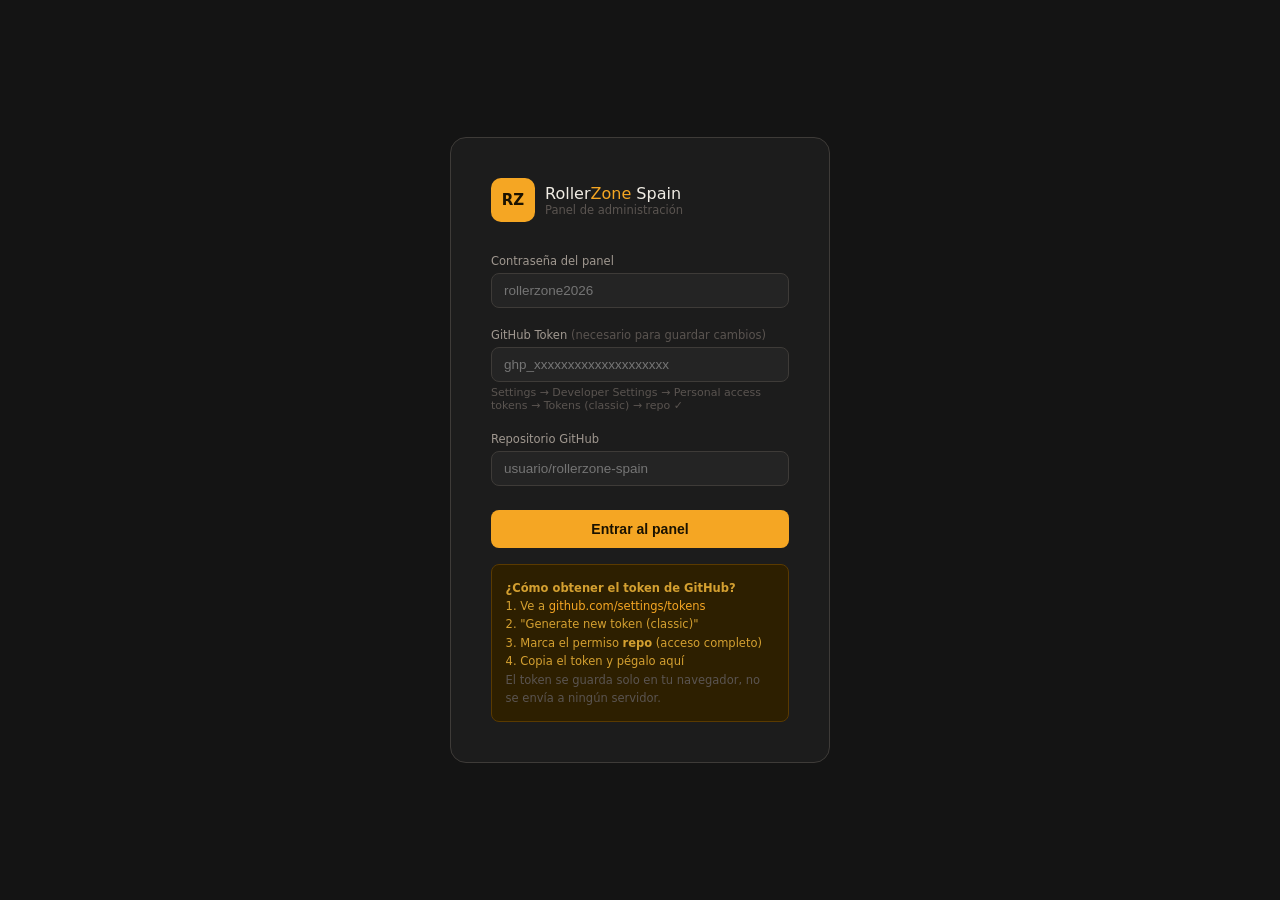
==== commit 256984f1: "Update admin.html" ====
--- a/admin.html
+++ b/admin.html
@@ -179,7 +179,7 @@
     </div>
     <div class="field">
       <label>Contraseña del panel</label>
-      <input type="password" id="pw-input" placeholder="Tu contraseña" onkeydown="if(event.key==='Enter')doLogin()"/>
+      <input type="password" id="pw-input" placeholder="rollerzone2026" onkeydown="if(event.key==='Enter')doLogin()"/>
     </div>
     <div class="field">
       <label>GitHub Token <span style="color:var(--txt3);font-weight:400">(necesario para guardar cambios)</span></label>
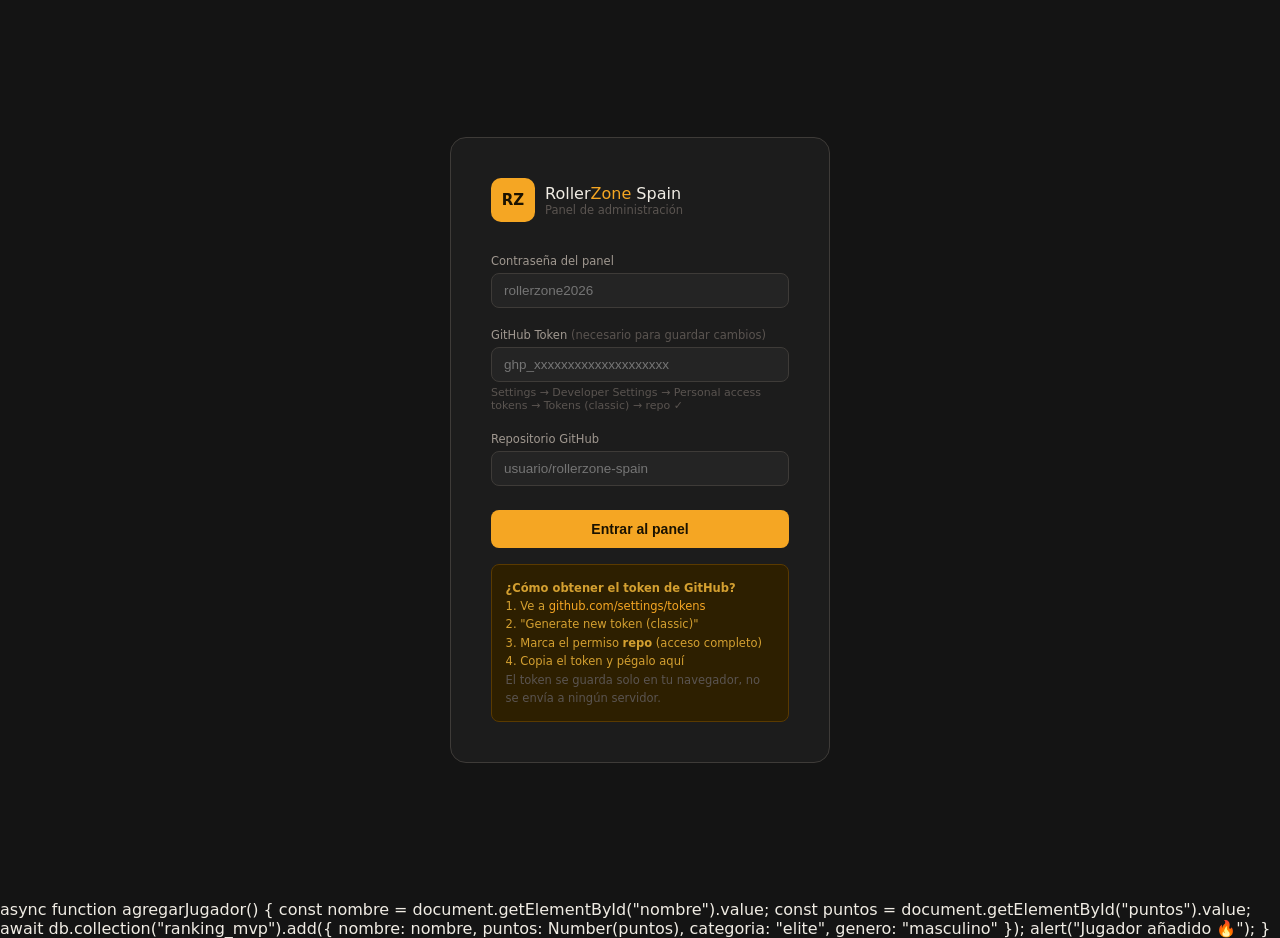
==== commit c2590d14: "Update admin.html" ====
--- a/admin.html
+++ b/admin.html
@@ -1083,3 +1083,16 @@
 </script>
 </body>
 </html>
+async function agregarJugador() {
+  const nombre = document.getElementById("nombre").value;
+  const puntos = document.getElementById("puntos").value;
+
+  await db.collection("ranking_mvp").add({
+    nombre: nombre,
+    puntos: Number(puntos),
+    categoria: "elite",
+    genero: "masculino"
+  });
+
+  alert("Jugador añadido 🔥");
+}
